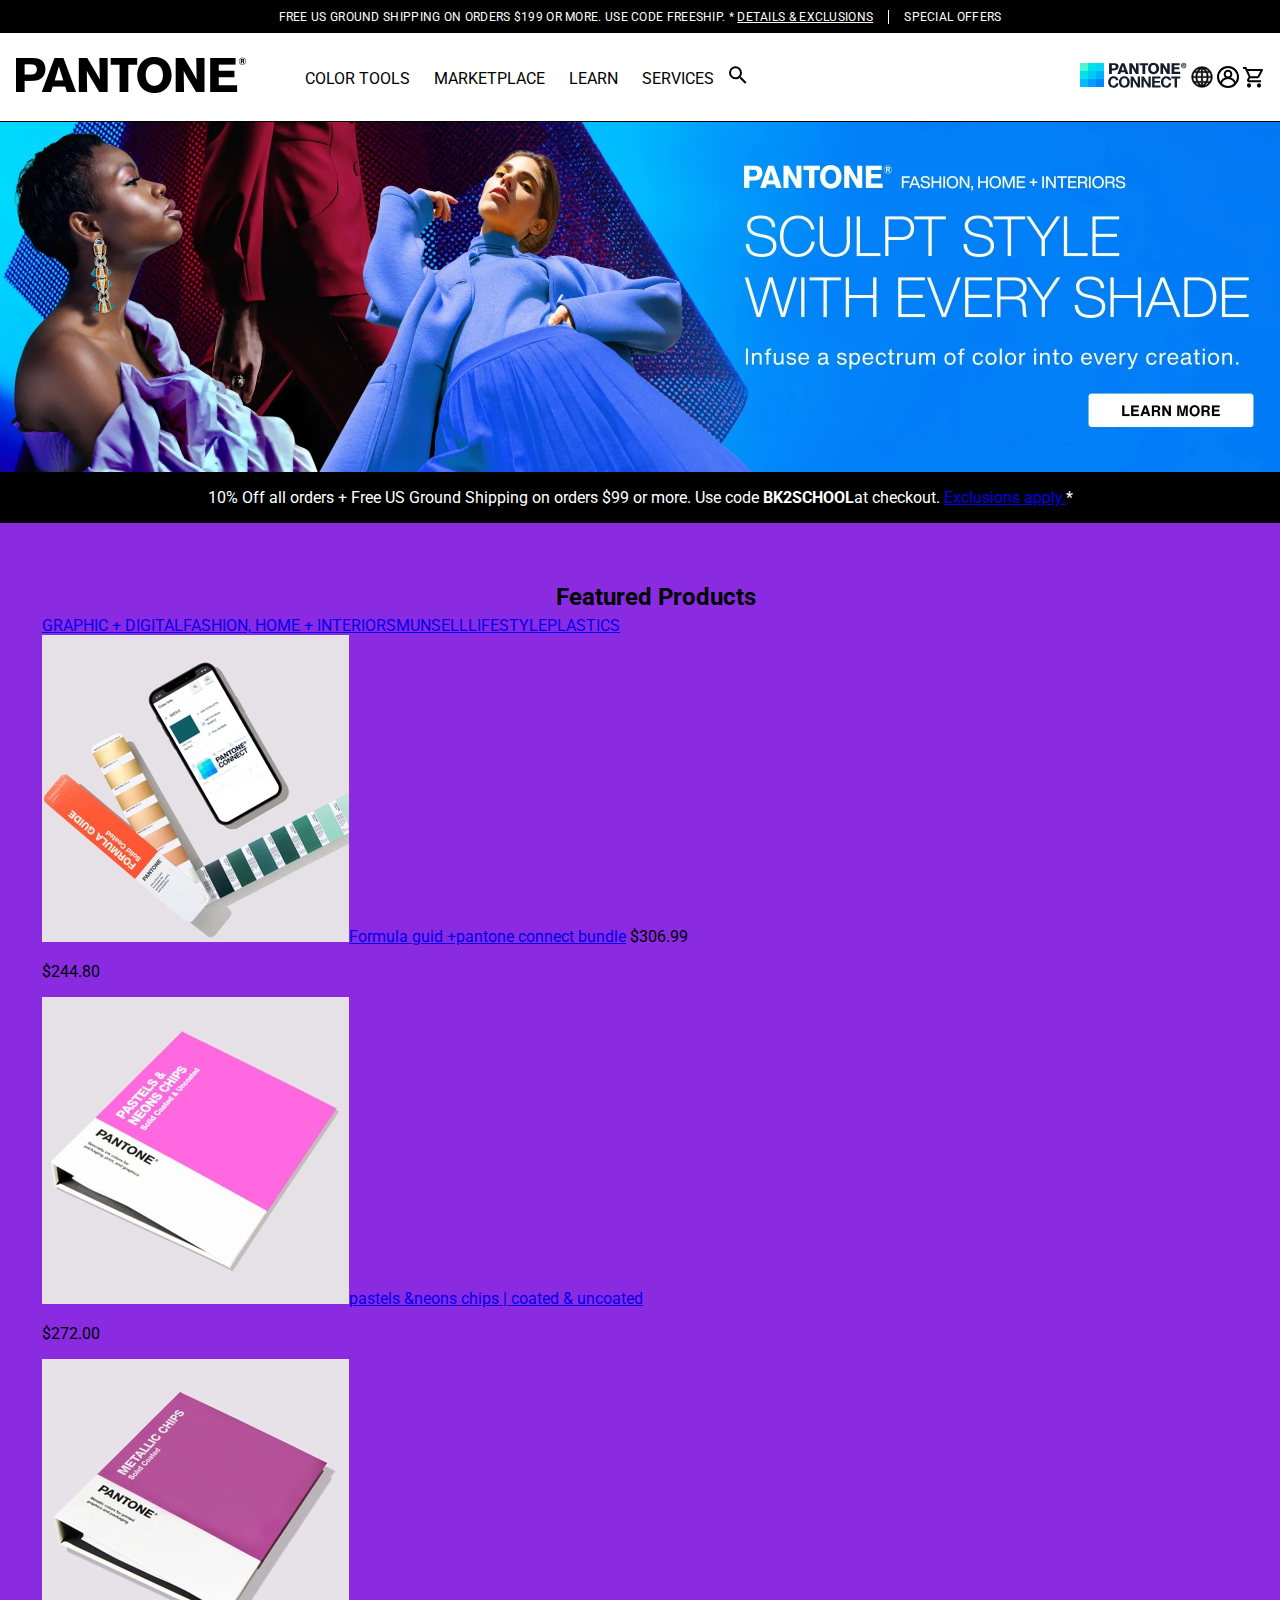
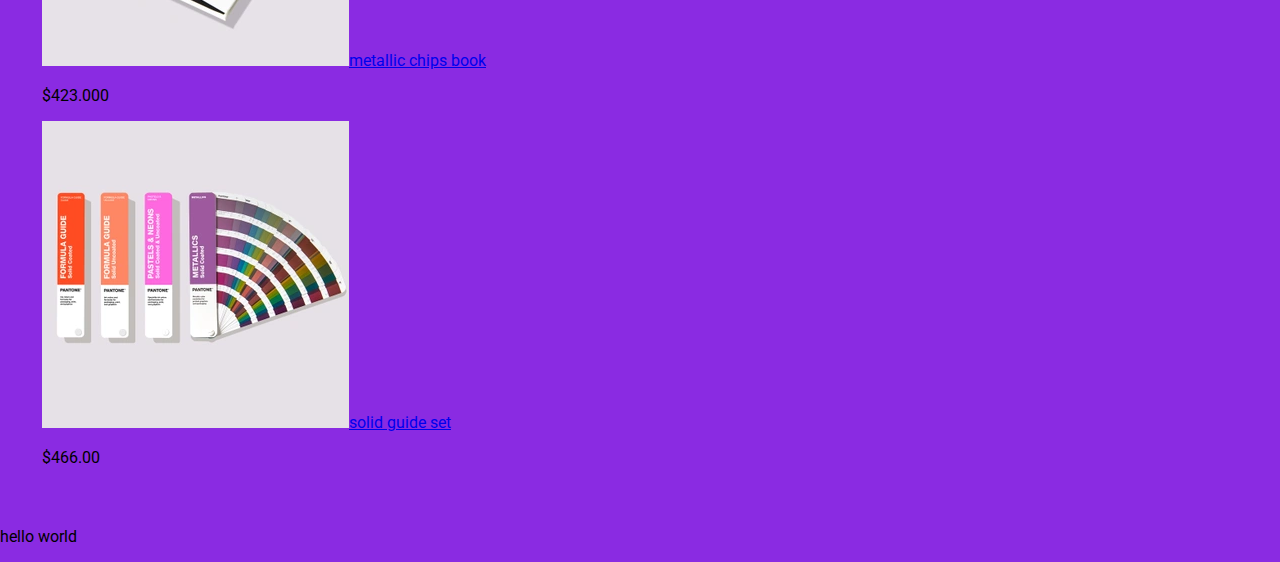
==== index.html @ 894335ff "First repo" ====
<!DOCTYPE html>
<html lang="en">
<head>
    <meta charset="UTF-8">
    <meta name="viewport" content="width=device-width, initial-scale=1.0">
    <title>PANTONE</title>
    <link rel="stylesheet" href="./style.css">
</head>


<body>

<header>
    <div class="top">

        <span class="bannerText">
            Free US Ground shipping on orders &dollar;199 or more. Use code FREESHIP. &ast; <a href="#" id="mid">DETAILS &amp EXCLUSIONS</a>
        </span>
        
        <a href="#" id="right">Special offers</a>

    </div>

    <nav>
        <span class="midleft">
            <div id="navlogo">
                <img src="./assets/logo (1).png" alt="Pantone Logo">
            </div>
            
            
            <div id="navBar">
                <a href="#">Color tools</a>
                <a href="#">Marketplace</a>
                <a href="#">Learn</a>
                <a href="#">Services</a>
            <img src="./assets/searchIcon.svg" alt="search icon">
            </div>
        </span>

            <div id="icons">
                
                <img src="./assets/squareIcon.svg" alt="square icon">

                <img src="./assets/textIcon.svg" alt="Pantone connect Icon">

                <img src="/assets/worldIcon.svg" alt="world icon">

            <img src="assets/pofileIcon.svg" alt="profile icon">

            <img src="./assets/shoppingicon.svg" alt="shopping cart icon">
                
            </div>
       
    </nav>

</header>

<section class="hero">

    <img src="./assets/blueHero.webp" alt="photo edit of blue with text">

    <div class="bottom">
        <p>10&percnt; Off all orders + Free US Ground Shipping on orders $99 or more. Use code <strong>BK2SCHOOL</strong>at checkout. <a href="#">Exclusions apply.</a>&ast;</p>
    </div>
</section>

<main>
    <div class="shop">

        <h2 class="first">Featured Products</h2>

        <div class="navTab">
            <a href="#">Graphic + Digital</a>
            <a href="#">Fashion, home + interiors</a>
            <a href="#">Munsell</a>
            <a href="#">Lifestyle</a>
            <a href="#">Plastics</a>
        </div>

        <div class="productBlock">
            <div id="product1">
                <a href="#"><img src="./assets/product1.jpg" alt="image of phone and color swatch">Formula guid +pantone connect bundle</a>
                <span>$306.99</span>
                <p>$244.80</p>
            </div>

            <div id="product2">
                <a href="#"><img src="./assets/product2.jpg" alt="image of pink color book">pastels &amp;neons chips | coated &amp; uncoated</a>
                <p>$272.00</p>
            </div>

            <div id="product3">
                <a href="#"><img src="./assets/product3.jpg" alt="image of purple color book">metallic chips book</a>
                <p>$423.000</p>
            </div>

            <div id="product4">
                <a href="#"><img src="./assets/product4.jpg" alt="image of 4 color swatch guides">solid guide set</a>
                <p>$466.00</p>
            </div>

        
        </div>
    </div>

</main>
    

<p>hello world</p>
</body>
</html>
---- style.css ----
@import url('https://fonts.googleapis.com/css2?family=Roboto:ital,wght@0,100;0,300;0,400;0,500;0,700;0,900;1,100;1,300;1,400;1,500;1,700;1,900&family=Rubik:ital,wght@0,300;0,400;0,500;0,600;0,700;0,800;0,900;1,300;1,400;1,500;1,600;1,700;1,800;1,900&display=swap');


body {
    background-color: blueviolet;
    margin: 0;
    font-family:  'Roboto', sans-serif;
}

header .top {
    background-color: black;
    color: white;
    padding: 0.6rem 0px;
    text-transform: capitalize;
    display: flex;
    justify-content: center;
    text-transform: uppercase;
  
}

.top {
    font-size: 12px;
    letter-spacing: 0.3px;
}
.bannerText, .top #right{
    padding: 0px 15px;
}
.bannerText {
    border-right: 0.05rem solid rgb(255, 255, 255);
}
.top #right {
    text-decoration: none;
    color: white;
}

.top #mid {
    color: white;
}

nav {
    border-bottom: 0.1rem solid rgb(0, 0, 0);
    color: black;
    background-color: rgb(255, 255, 255);
    padding: 0px 16px;
    display: flex;
    align-items: center;
    justify-content: space-between;
    
}

.midleft {
    display: flex;
    justify-content: flex-start;
    align-items: center;
}



#navlogo img {
    filter: invert(1);
    padding: 24px 0px;

}

#navBar {
    margin-left: 49px;
    text-transform: uppercase;

    
}
#navBar a {
    text-decoration: none;
    color: black;
    margin: 0px 10px;
}


.hero {
    display: flex;
    flex-direction: column;
}
.hero img {
    width: 100vw;
    margin-bottom: 0;
}

.hero .bottom {
    color: white;
    background-color: black;
    padding: 8.75 17.5px;
    display: flex;
    justify-content: center;
}


main .shop {
    margin: 60px 0px;
    padding: 0px 10px 0px 42px;
}

.shop .first {
    display: flex;
    justify-content: center;
    margin-bottom: 5px;
    padding 2px
    letter-spacing: 1px;
}

.shop .navTab {
    display: flex;
    text-transform: uppercase;
    text-decoration: none;
}
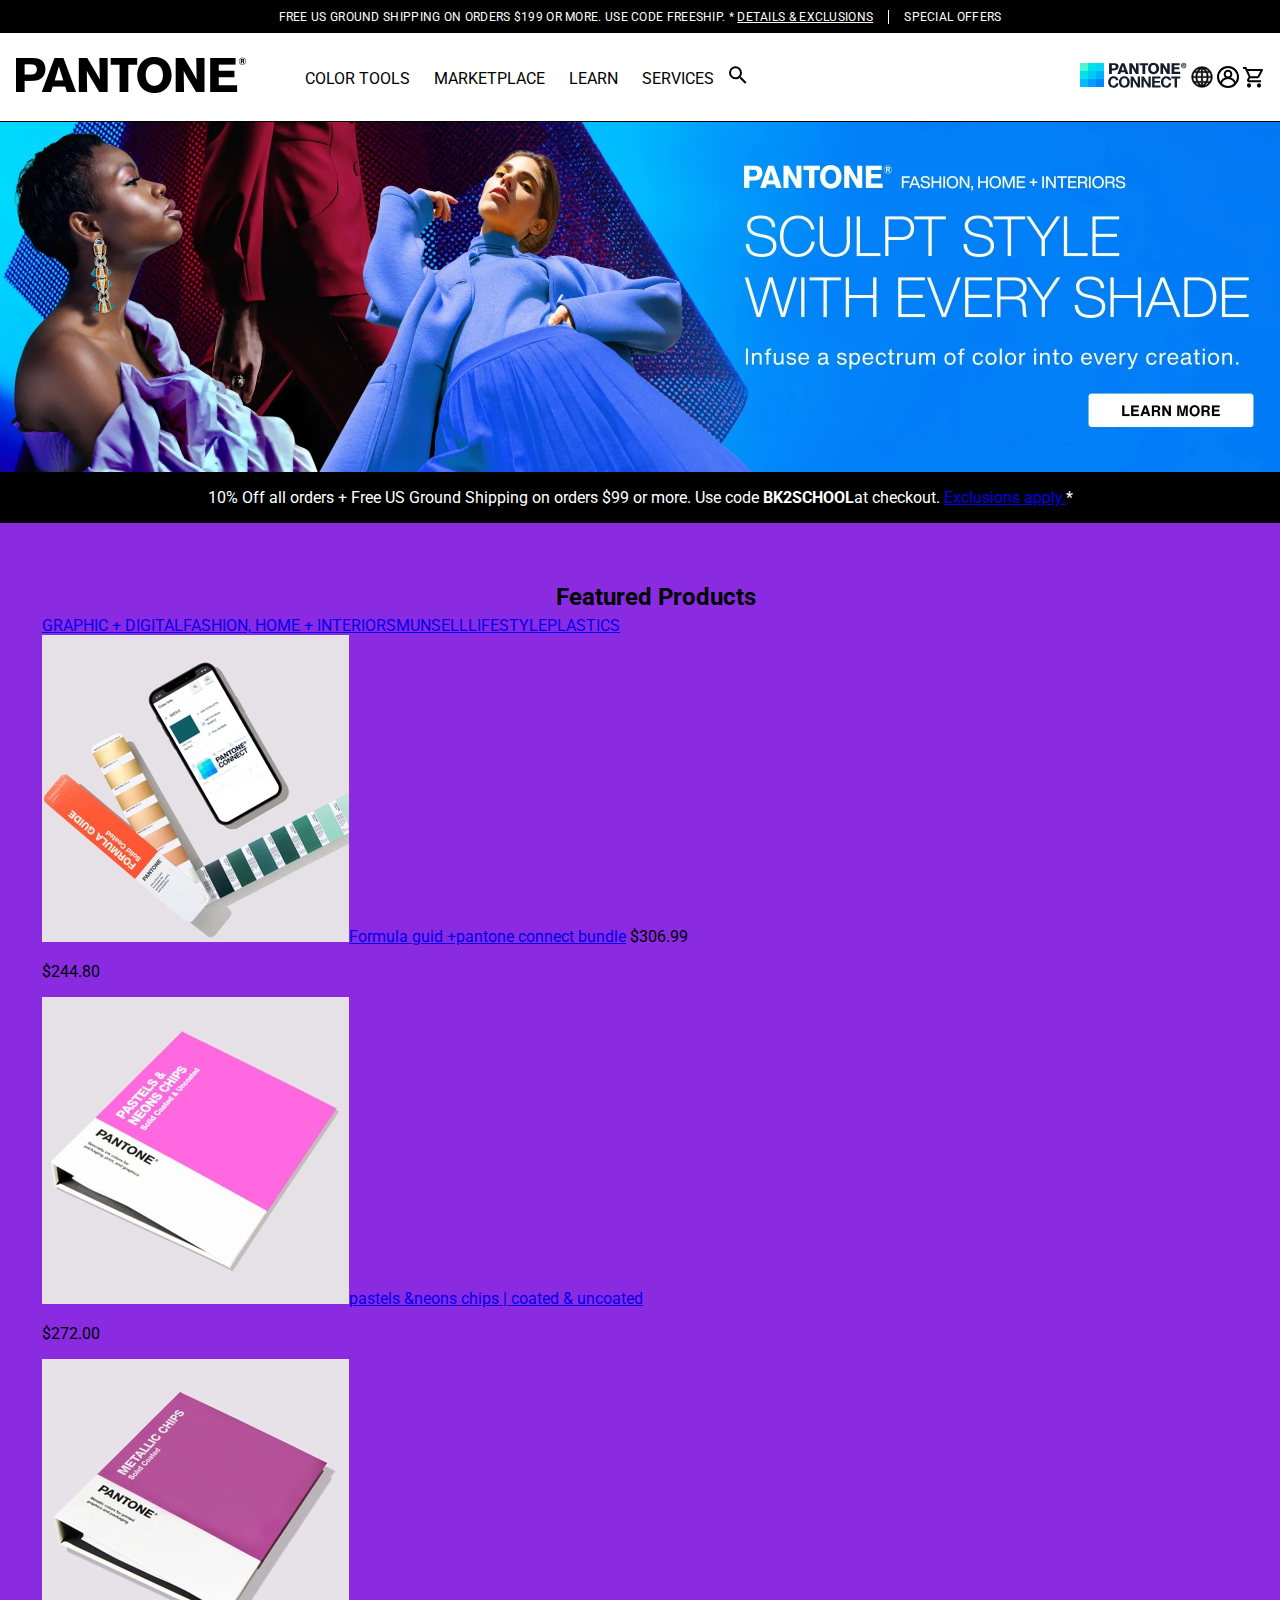
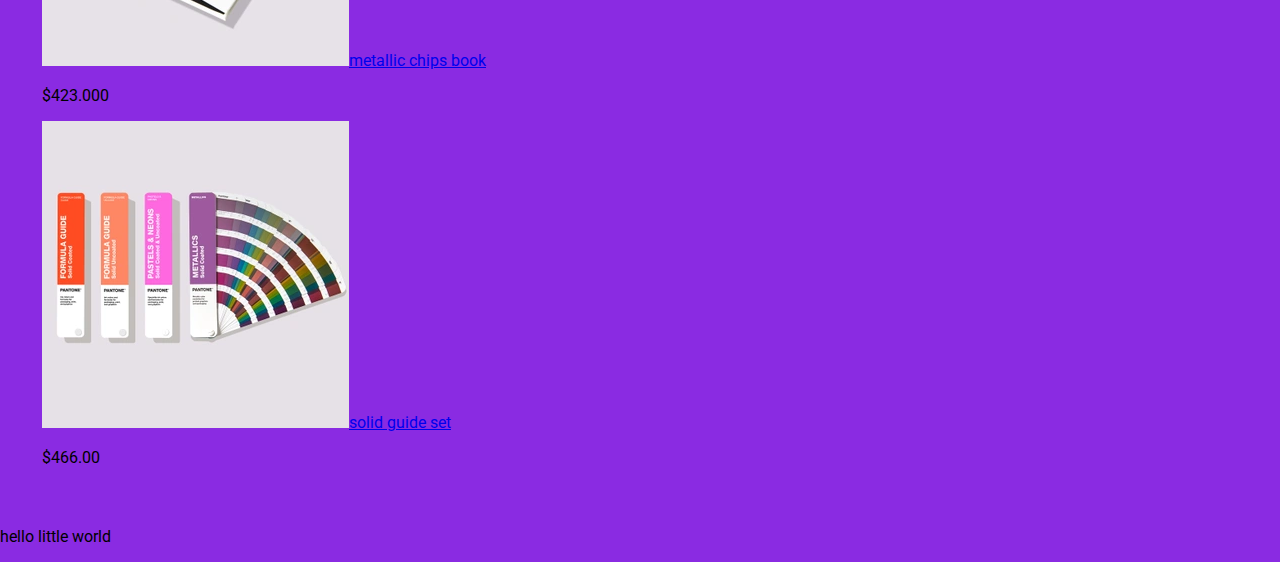
==== commit 53cd9d11: "Random edit" ====
--- a/index.html
+++ b/index.html
@@ -106,6 +106,6 @@
 </main>
     
 
-<p>hello world</p>
+<p>hello little world</p>
 </body>
 </html>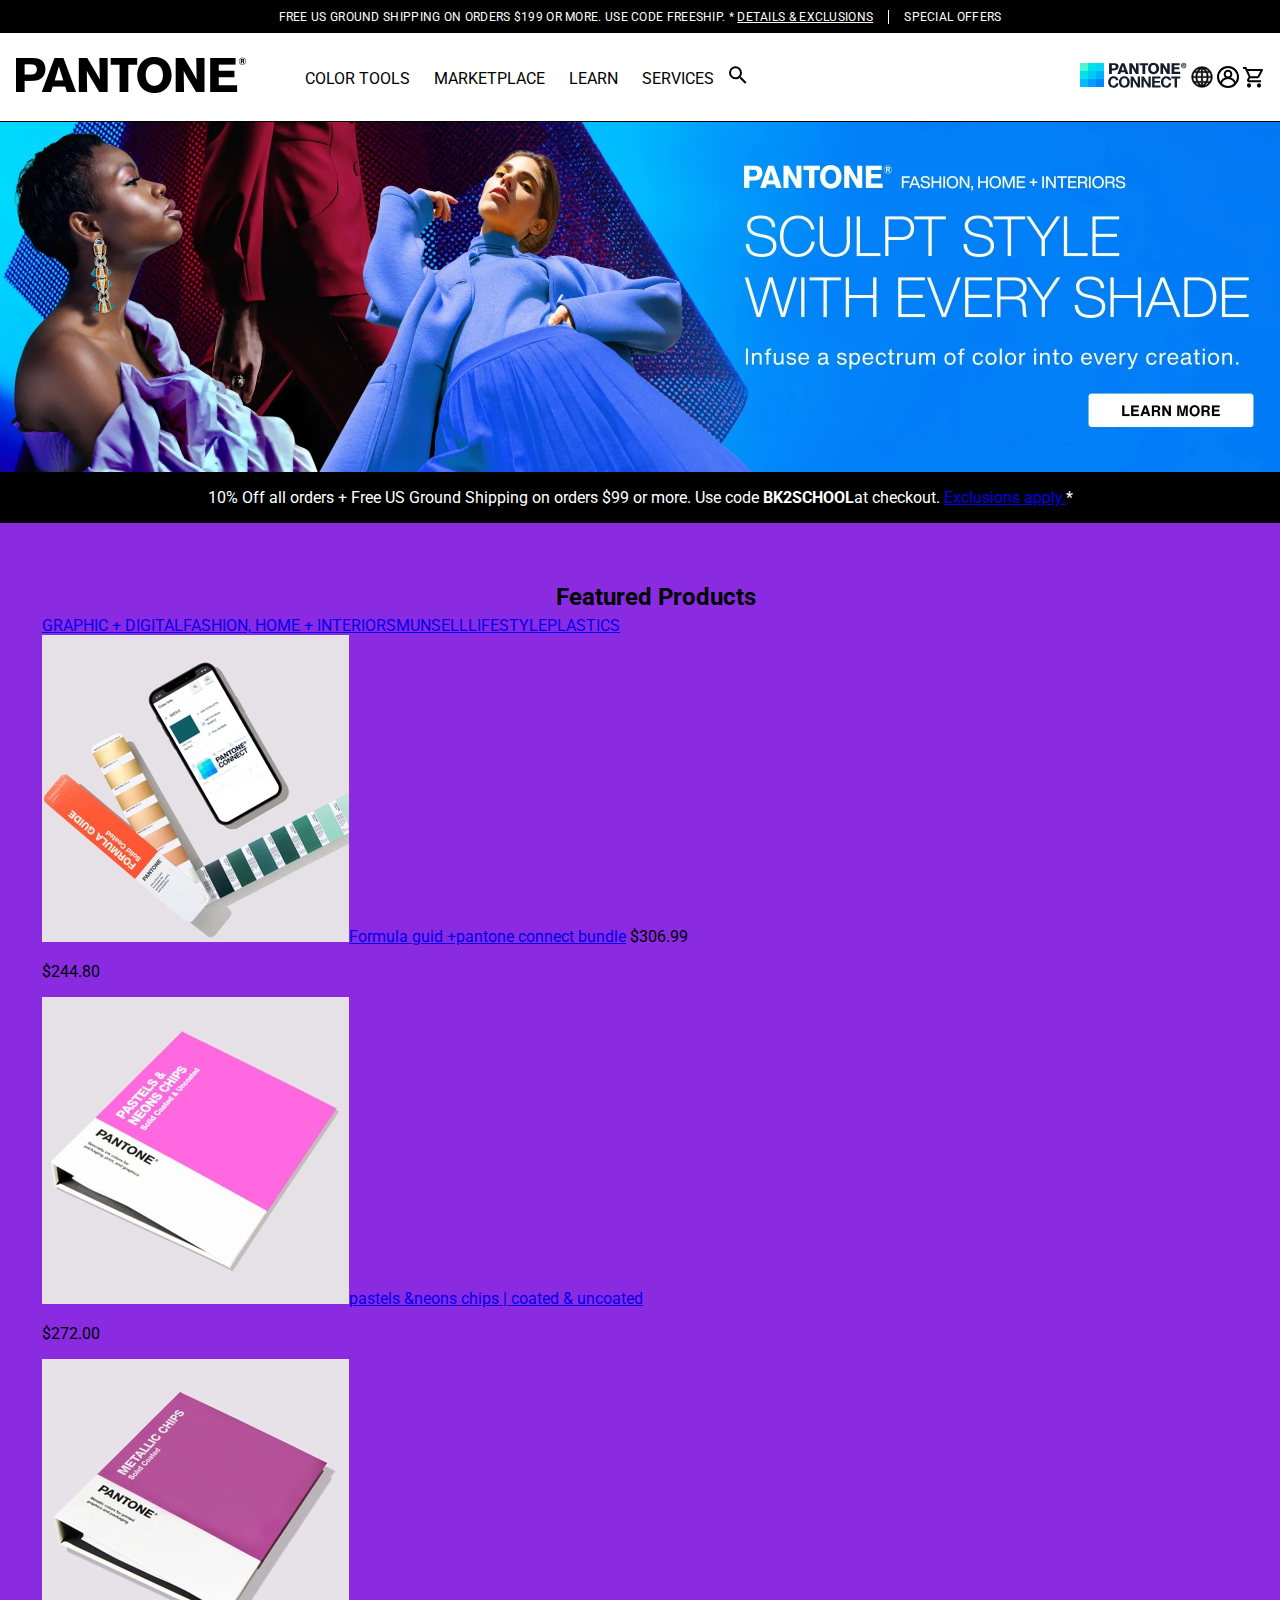
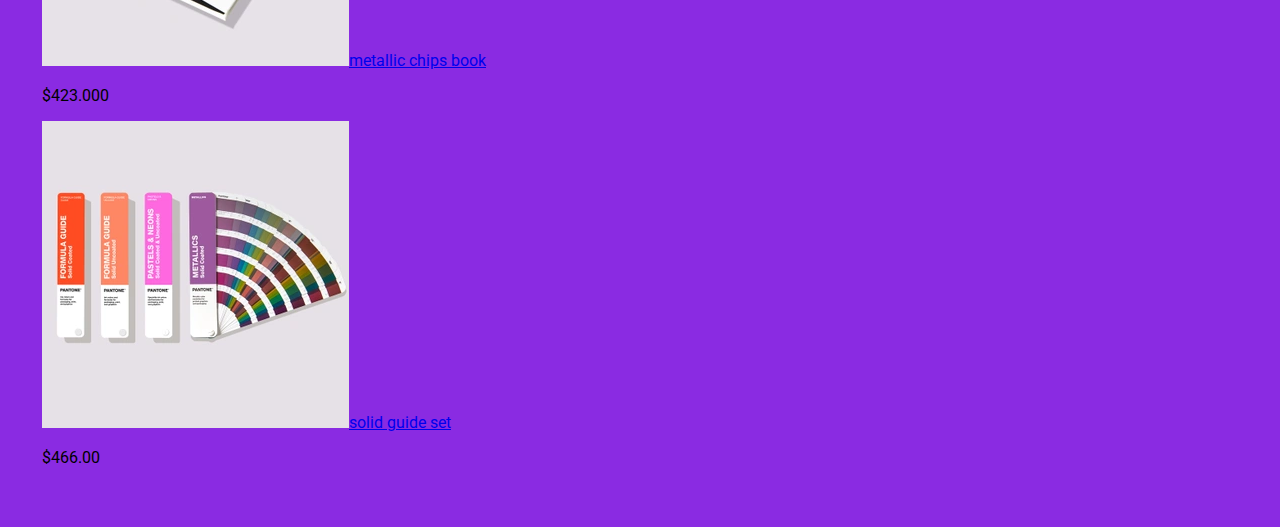
==== commit fdf7b3df: "Delete p tag test" ====
--- a/index.html
+++ b/index.html
@@ -106,6 +106,5 @@
 </main>
     
 
-<p>hello little world</p>
 </body>
 </html>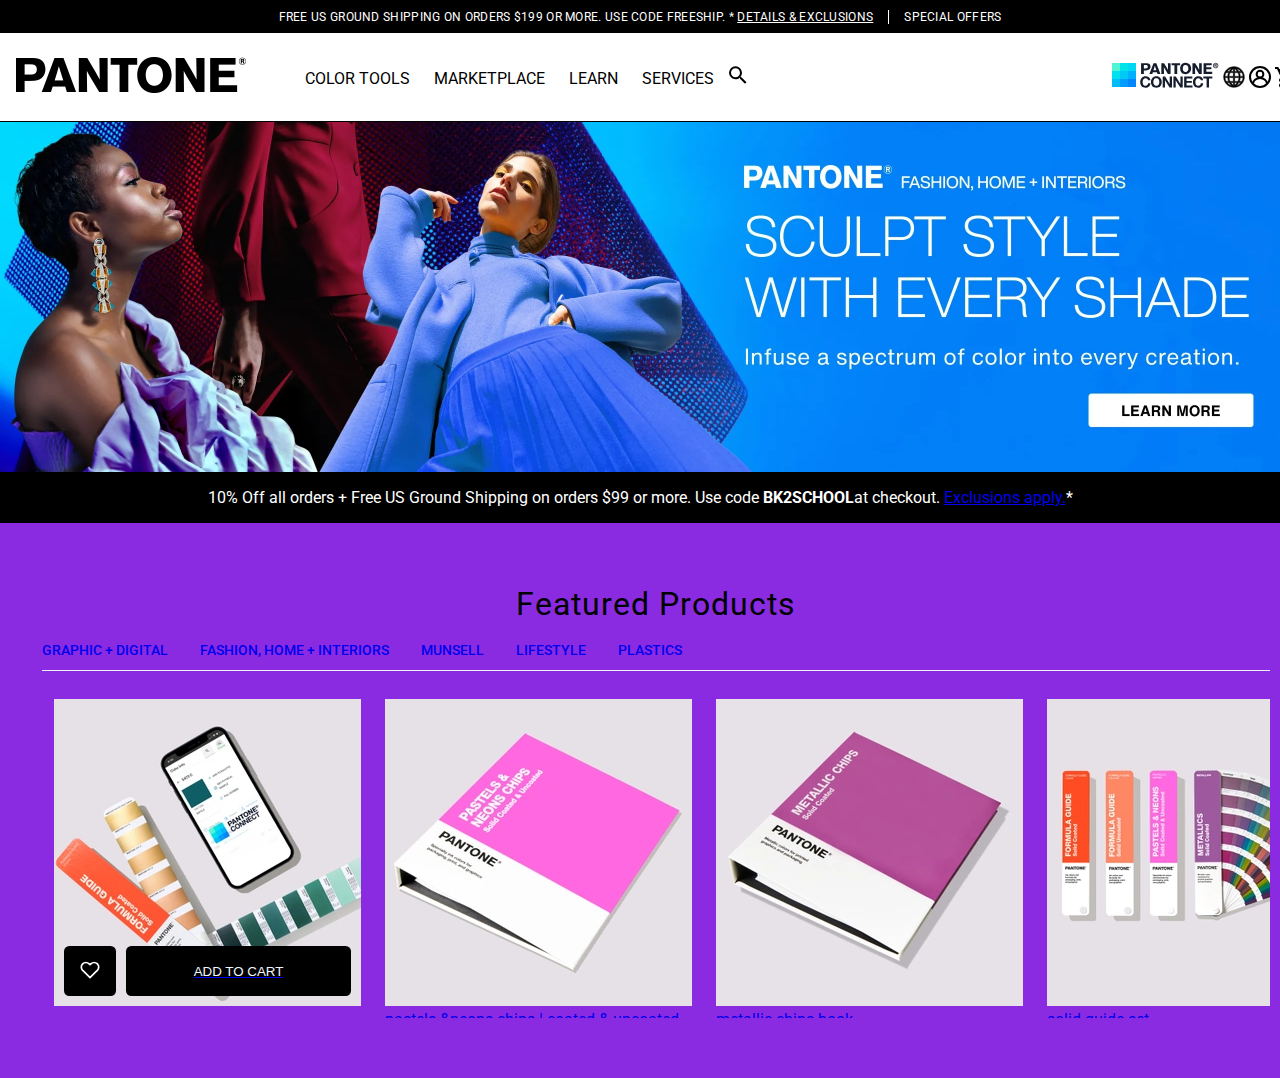
==== commit bcd79f61: "First buttons added to main shop" ====
--- a/index.html
+++ b/index.html
@@ -78,10 +78,15 @@
         </div>
 
         <div class="productBlock">
-            <div id="product1">
-                <a href="#"><img src="./assets/product1.jpg" alt="image of phone and color swatch">Formula guid +pantone connect bundle</a>
-                <span>$306.99</span>
-                <p>$244.80</p>
+            <div class="block1">
+                <a href="#">
+                    <div id="product1">
+                        <button class="icon"><img src="./assets/heart.svg" alt="heart icon"></button>
+                        <button class="atc">ADD TO CART</button>
+                    </div>
+                        Formula guid +pantone connect bundle</a>
+                    <span>$306.99</span>
+                    <p>$244.80</p>
             </div>
 
             <div id="product2">
--- a/style.css
+++ b/style.css
@@ -37,6 +37,8 @@
 .top #mid {
     color: white;
 }
+
+
 
 nav {
     border-bottom: 0.1rem solid rgb(0, 0, 0);
@@ -46,7 +48,9 @@
     display: flex;
     align-items: center;
     justify-content: space-between;
-    
+    position:static;
+    width: 100%;
+    z-index: 100;
 }
 
 .midleft {
@@ -81,7 +85,7 @@
     flex-direction: column;
 }
 .hero img {
-    width: 100vw;
+    width: 100%;
     margin-bottom: 0;
 }
 
@@ -103,15 +107,96 @@
     display: flex;
     justify-content: center;
     margin-bottom: 5px;
-    padding 2px
+    padding :2px;
     letter-spacing: 1px;
-}
+    font-weight: 400;
+    font-size: 32px;
+
+}
+
+
 
 .shop .navTab {
     display: flex;
     text-transform: uppercase;
-    text-decoration: none;
-}
+    border-bottom: 1px solid #f0f0f0;
+    margin-bottom: 16px;
+    font-weight: 500;
+    font-size: 14px;
+}
+
+.navTab a {
+    text-decoration: none;
+    margin: 0px 32px 0px 0px;
+    padding: 12px 0px;
+}
+
+.shop .productBlock {
+    display: flex;
+    }
+
+.productBlock div {
+    margin: 12px;
+    width: 307px;
+    height: 307px;
+
+}
+
+.productBlock {
+    width: 100%;
+    overflow: hidden;
+}
+
+/* product 1 */
+
+#product1 {
+    margin-left: 0;
+    margin-top: 0;
+    background-image: url(./assets/product1.jpg);
+    display: flex;
+    justify-content: flex-start;
+    align-items: flex-end;
+   
+
+}
+
+#product1 button {
+    height: 50px;
+    background-color: rgb(0, 0, 0);
+    color: aliceblue;
+    border: none;
+    border-radius: 0.4em;
+    text-decoration: none;
+    margin-bottom: 10px;
+}
+
+#product1 img {
+    padding: 10px;
+    color: #f0f0f0;
+}
+
+.block1 {
+    display: flex;
+    flex-direction: column;
+    margin: 0;
+
+}
+
+#product1 .icon {
+    margin-left: 10px;
+}
+
+.atc {
+    width: 100%;
+    text-decoration: none;
+    margin-left: 10px;
+    margin-right: 10px;
+    
+}
+
+
+
+
 
 
 
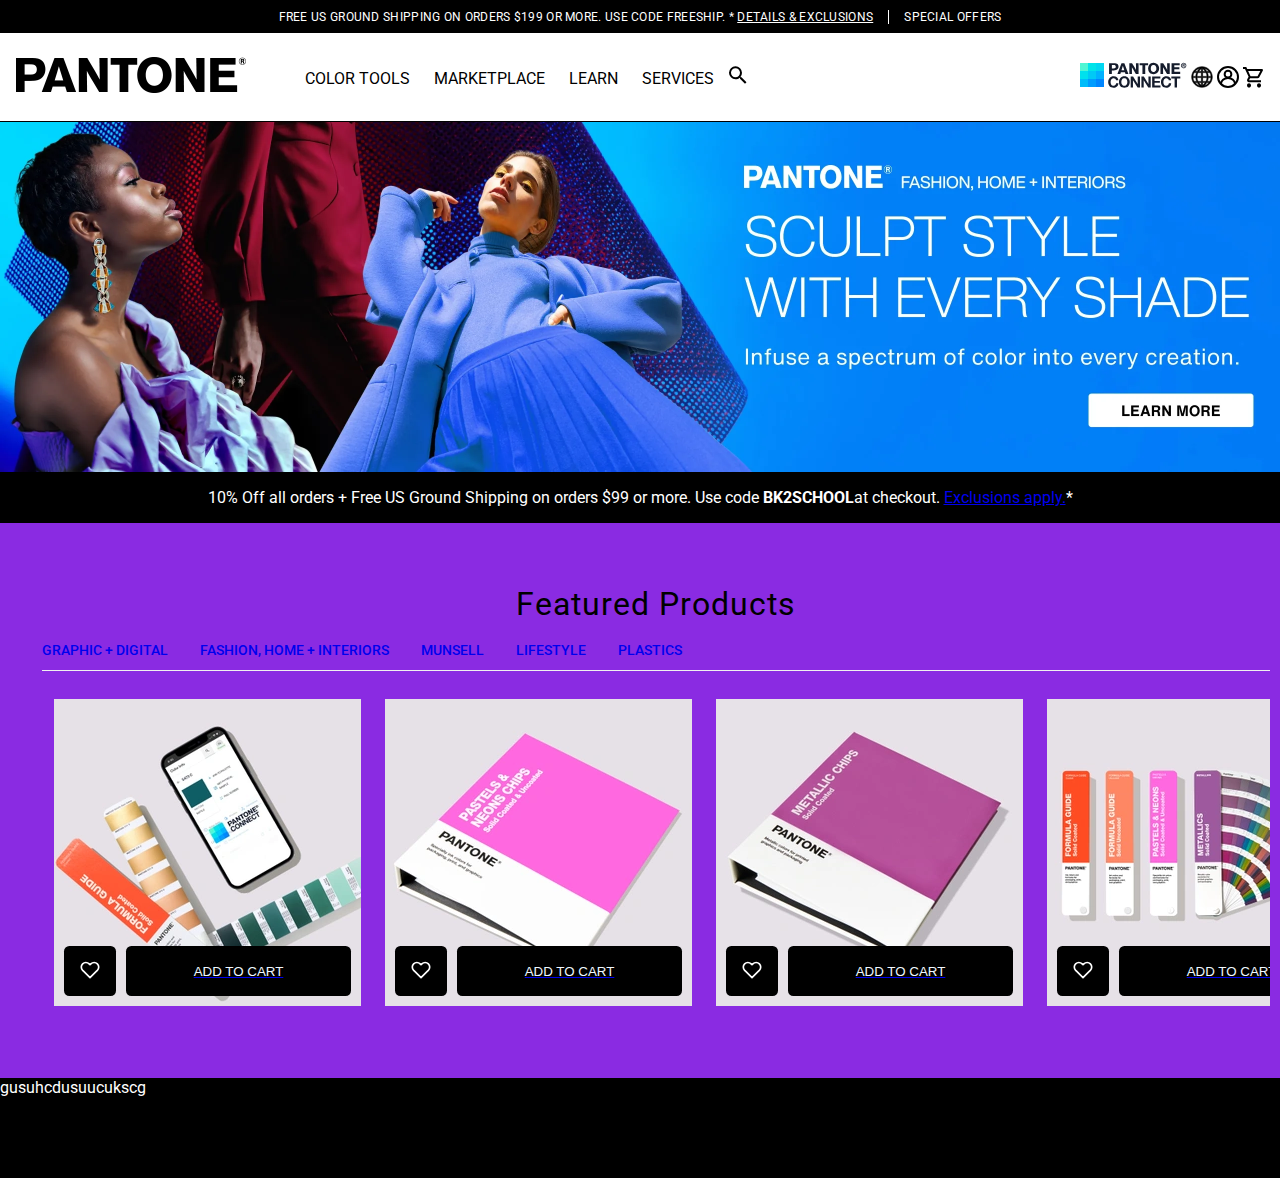
==== commit 5b038100: "All buttons added to shop blocks" ====
--- a/index.html
+++ b/index.html
@@ -78,6 +78,7 @@
         </div>
 
         <div class="productBlock">
+            
             <div class="block1">
                 <a href="#">
                     <div id="product1">
@@ -89,18 +90,30 @@
                     <p>$244.80</p>
             </div>
 
-            <div id="product2">
-                <a href="#"><img src="./assets/product2.jpg" alt="image of pink color book">pastels &amp;neons chips | coated &amp; uncoated</a>
+            <div class="block2">
+                <a href="#">
+                    <div id="product2">
+                        <button class="icon"><img src="./assets/heart.svg" alt="heart icon"></button>
+                        <button class="atc">ADD TO CART</button>
+                    </div>>pastels &amp;neons chips | coated &amp; uncoated</a>
                 <p>$272.00</p>
             </div>
 
-            <div id="product3">
-                <a href="#"><img src="./assets/product3.jpg" alt="image of purple color book">metallic chips book</a>
+            <div class="block3">
+                <a href="#">
+                    <div id="product3">
+                        <button class="icon"><img src="./assets/heart.svg" alt="heart icon"></button>
+                        <button class="atc">ADD TO CART</button>
+                    </div>metallic chips book</a>
                 <p>$423.000</p>
             </div>
 
-            <div id="product4">
-                <a href="#"><img src="./assets/product4.jpg" alt="image of 4 color swatch guides">solid guide set</a>
+            <div class="block4">
+                <a href="#">
+                    <div id="product4">
+                        <button class="icon"><img src="./assets/heart.svg" alt="heart icon"></button>
+                        <button class="atc">ADD TO CART</button>
+                    </div>solid guide set</a>
                 <p>$466.00</p>
             </div>
 
@@ -109,6 +122,12 @@
     </div>
 
 </main>
+
+<footer>
+    <div>
+    <p>gusuhcdusuucukscg</p>
+    </div>
+</footer>
     
 
 </body>
--- a/style.css
+++ b/style.css
@@ -48,9 +48,9 @@
     display: flex;
     align-items: center;
     justify-content: space-between;
-    position:static;
-    width: 100%;
-    z-index: 100;
+    /* position:static;
+    width: 100%;
+    z-index: 100; */
 }
 
 .midleft {
@@ -145,22 +145,11 @@
 .productBlock {
     width: 100%;
     overflow: hidden;
-}
-
-/* product 1 */
-
-#product1 {
-    margin-left: 0;
-    margin-top: 0;
-    background-image: url(./assets/product1.jpg);
-    display: flex;
-    justify-content: flex-start;
-    align-items: flex-end;
-   
-
-}
-
-#product1 button {
+    margin-left: 0;
+}
+
+
+.productBlock button {
     height: 50px;
     background-color: rgb(0, 0, 0);
     color: aliceblue;
@@ -170,19 +159,10 @@
     margin-bottom: 10px;
 }
 
-#product1 img {
-    padding: 10px;
-    color: #f0f0f0;
-}
-
-.block1 {
-    display: flex;
-    flex-direction: column;
-    margin: 0;
-
-}
-
-#product1 .icon {
+
+
+
+.icon {
     margin-left: 10px;
 }
 
@@ -194,6 +174,86 @@
     
 }
 
+.productBlock img {
+    padding: 10px;
+}
+
+
+/* product 1 */
+
+.block1 {
+    display: flex;
+    flex-direction: column;
+    margin: 0;
+}
+
+#product1 {
+    margin-left: 0;
+    margin-top: 0;
+    background-image: url(./assets/product1.jpg);
+    display: flex;
+    justify-content: flex-start;
+    align-items: flex-end;
+   
+}
+
+/* Product 2 */
+#product2 {
+    background-image: url(./assets/product2.jpg);
+    display: flex;
+    justify-content: flex-start;
+    align-items: flex-end;
+    margin-top: 0;
+    margin-left: 0;
+}
+
+.block2 {
+    display: flex;
+    flex-direction: column;
+    margin: 0;
+}
+
+
+/* Product 3 */
+#product3 {
+    background-image: url(./assets/product3.jpg);
+    display: flex;
+    justify-content: flex-start;
+    align-items: flex-end;
+    margin-top: 0;
+    margin-left: 0;
+}
+
+.block3 {
+    display: flex;
+    flex-direction: column;
+    margin: 0;
+}
+
+
+/* Product 4 */
+#product4 {
+    background-image: url(./assets/product4.jpg);
+    display: flex;
+    justify-content: flex-start;
+    align-items: flex-end;
+    margin-top: 0;
+    margin-left: 0;
+}
+
+.block4 {
+    display: flex;
+    flex-direction: column;
+    margin: 0;
+}
+
+footer {
+    color: white;
+    background-color: black;
+    height: 100px;
+    width: 100%;
+}
+
 
 
 
